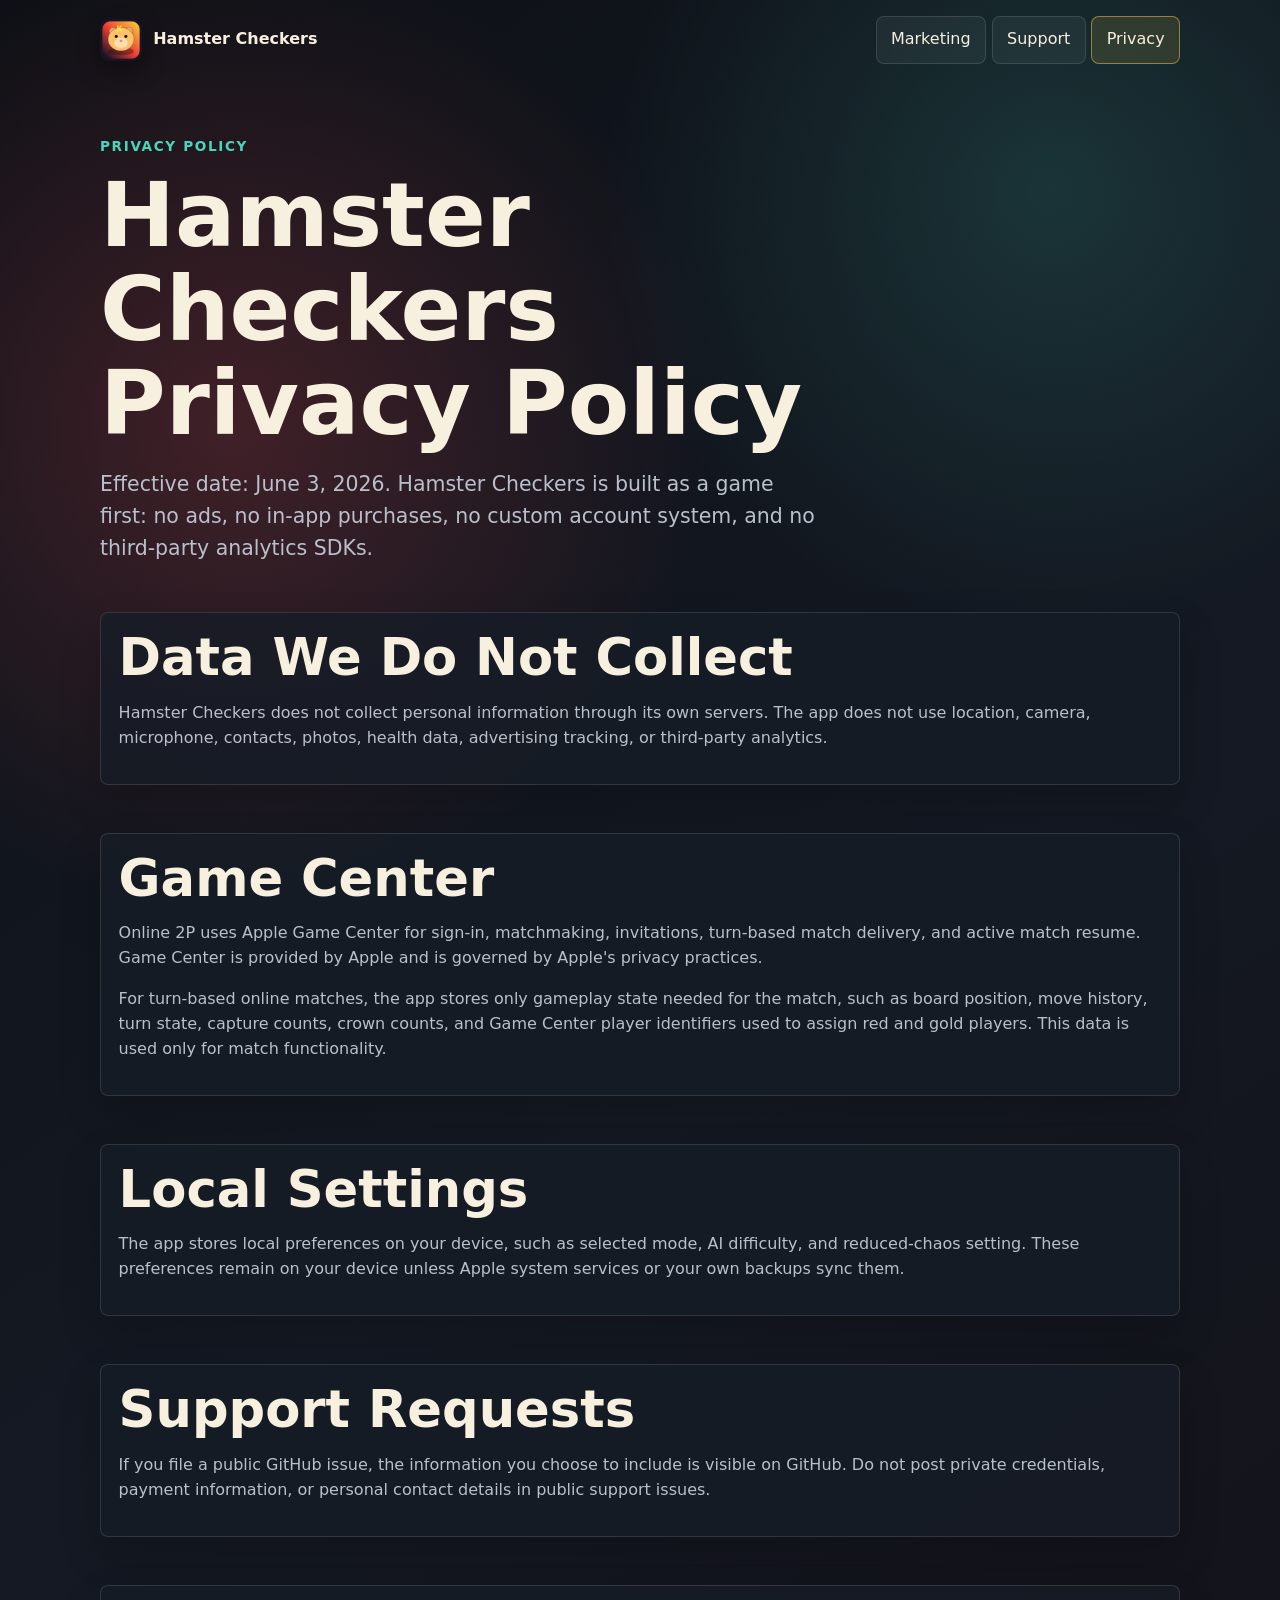
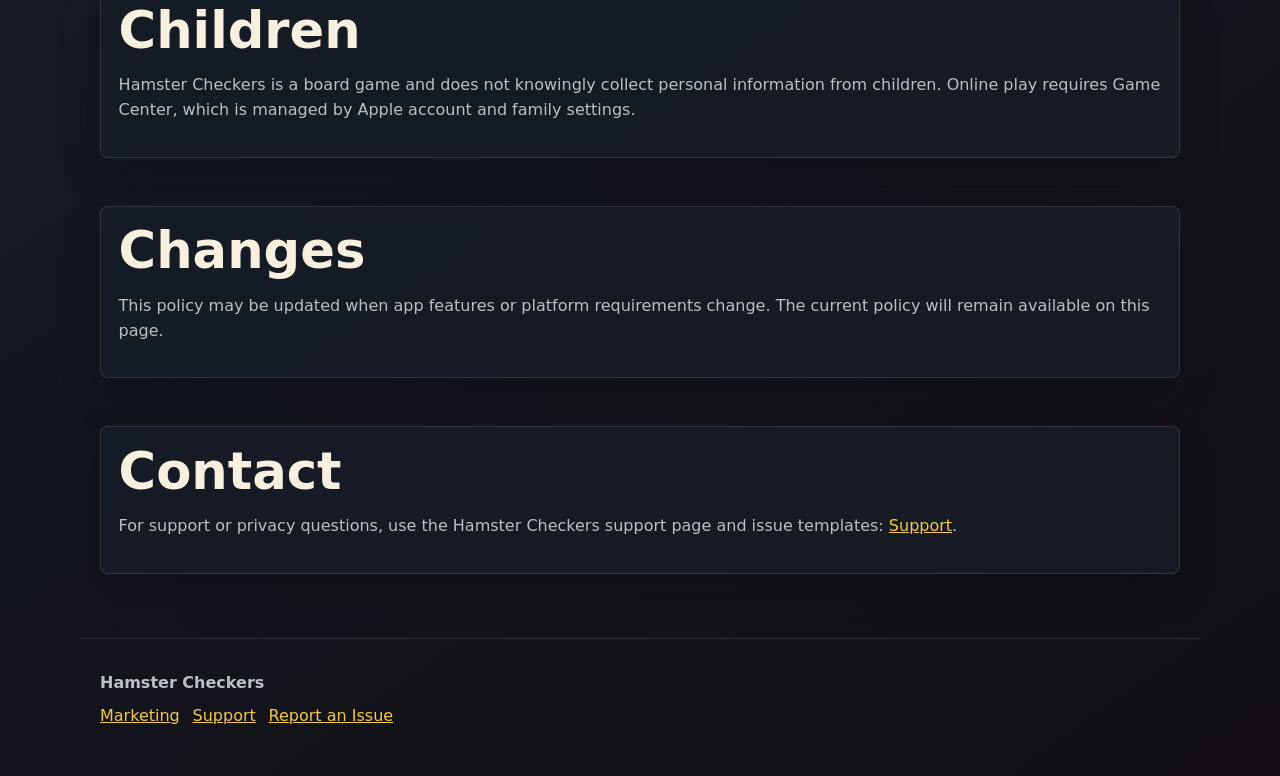
==== docs/privacy.html @ 631168ce "Add Hamster Checkers public pages" ====
<!doctype html>
<html lang="en">
<head>
  <meta charset="utf-8">
  <meta name="viewport" content="width=device-width, initial-scale=1">
  <meta name="description" content="Privacy policy for Hamster Checkers.">
  <title>Privacy Policy - Hamster Checkers</title>
  <link rel="stylesheet" href="styles.css">
</head>
<body>
  <header class="site-header">
    <a class="brand" href="index.html">
      <img src="assets/hamster-checkers-icon.png" alt="">
      <span>Hamster Checkers</span>
    </a>
    <nav class="site-nav" aria-label="Main">
      <a href="index.html">Marketing</a>
      <a href="support.html">Support</a>
      <a href="privacy.html" aria-current="page">Privacy</a>
    </nav>
  </header>

  <main class="page-main">
    <p class="eyebrow">Privacy Policy</p>
    <h1>Hamster Checkers Privacy Policy</h1>
    <p class="lede">Effective date: June 3, 2026. Hamster Checkers is built as a game first: no ads, no in-app purchases, no custom account system, and no third-party analytics SDKs.</p>

    <section class="section policy-section">
      <h2>Data We Do Not Collect</h2>
      <p>Hamster Checkers does not collect personal information through its own servers. The app does not use location, camera, microphone, contacts, photos, health data, advertising tracking, or third-party analytics.</p>
    </section>

    <section class="section policy-section">
      <h2>Game Center</h2>
      <p>Online 2P uses Apple Game Center for sign-in, matchmaking, invitations, turn-based match delivery, and active match resume. Game Center is provided by Apple and is governed by Apple's privacy practices.</p>
      <p>For turn-based online matches, the app stores only gameplay state needed for the match, such as board position, move history, turn state, capture counts, crown counts, and Game Center player identifiers used to assign red and gold players. This data is used only for match functionality.</p>
    </section>

    <section class="section policy-section">
      <h2>Local Settings</h2>
      <p>The app stores local preferences on your device, such as selected mode, AI difficulty, and reduced-chaos setting. These preferences remain on your device unless Apple system services or your own backups sync them.</p>
    </section>

    <section class="section policy-section">
      <h2>Support Requests</h2>
      <p>If you file a public GitHub issue, the information you choose to include is visible on GitHub. Do not post private credentials, payment information, or personal contact details in public support issues.</p>
    </section>

    <section class="section policy-section">
      <h2>Children</h2>
      <p>Hamster Checkers is a board game and does not knowingly collect personal information from children. Online play requires Game Center, which is managed by Apple account and family settings.</p>
    </section>

    <section class="section policy-section">
      <h2>Changes</h2>
      <p>This policy may be updated when app features or platform requirements change. The current policy will remain available on this page.</p>
    </section>

    <section class="section policy-section">
      <h2>Contact</h2>
      <p>For support or privacy questions, use the Hamster Checkers support page and issue templates: <a href="support.html">Support</a>.</p>
    </section>
  </main>

  <footer class="site-footer">
    <strong>Hamster Checkers</strong>
    <nav aria-label="Footer">
      <a href="index.html">Marketing</a>
      <a href="support.html">Support</a>
      <a href="https://github.com/noktirnal42/hamster-checkers/issues/new/choose">Report an Issue</a>
    </nav>
  </footer>
</body>
</html>
---- docs/styles.css ----
:root {
  color-scheme: dark;
  --bg: #0d1016;
  --panel: #171d26;
  --panel-strong: #202937;
  --text: #f8f0df;
  --muted: #b9c0cb;
  --line: rgba(255, 255, 255, 0.12);
  --red: #ef4d55;
  --gold: #f3c94e;
  --teal: #48d6bd;
  --blue: #7ab7ff;
  --shadow: rgba(0, 0, 0, 0.34);
}

* {
  box-sizing: border-box;
}

html {
  background: var(--bg);
}

body {
  margin: 0;
  min-height: 100vh;
  color: var(--text);
  font-family: ui-sans-serif, system-ui, -apple-system, BlinkMacSystemFont, "Segoe UI", sans-serif;
  line-height: 1.55;
  background:
    radial-gradient(circle at 18% 18%, rgba(239, 77, 85, 0.22), transparent 30rem),
    radial-gradient(circle at 82% 8%, rgba(72, 214, 189, 0.16), transparent 28rem),
    linear-gradient(145deg, #0d1016 0%, #141923 48%, #130f14 100%);
}

a {
  color: var(--gold);
}

a:hover {
  color: var(--teal);
}

.site-header {
  display: flex;
  align-items: center;
  justify-content: space-between;
  gap: 1rem;
  max-width: 1120px;
  margin: 0 auto;
  padding: 1rem 1.25rem;
}

.brand {
  display: inline-flex;
  align-items: center;
  gap: 0.7rem;
  color: var(--text);
  text-decoration: none;
  font-weight: 850;
  letter-spacing: 0;
}

.brand img {
  width: 42px;
  height: 42px;
  border-radius: 10px;
  box-shadow: 0 10px 22px var(--shadow);
}

.site-nav {
  display: flex;
  align-items: center;
  gap: 0.35rem;
  flex-wrap: wrap;
  justify-content: flex-end;
}

.site-nav a,
.button {
  min-height: 42px;
  display: inline-flex;
  align-items: center;
  justify-content: center;
  border: 1px solid var(--line);
  border-radius: 8px;
  padding: 0.65rem 0.9rem;
  color: var(--text);
  text-decoration: none;
  background: rgba(255, 255, 255, 0.05);
}

.site-nav a[aria-current="page"] {
  border-color: rgba(243, 201, 78, 0.5);
  background: rgba(243, 201, 78, 0.12);
}

.button.primary {
  border-color: rgba(243, 201, 78, 0.65);
  color: #16110a;
  background: linear-gradient(180deg, #ffe27a, var(--gold));
  font-weight: 800;
}

.button.secondary {
  border-color: rgba(72, 214, 189, 0.45);
}

.hero,
.page-main {
  max-width: 1120px;
  margin: 0 auto;
  padding: 3.5rem 1.25rem 4rem;
}

.hero {
  display: grid;
  grid-template-columns: minmax(0, 1fr) minmax(320px, 0.82fr);
  gap: 2.5rem;
  align-items: center;
}

.eyebrow {
  margin: 0 0 0.7rem;
  color: var(--teal);
  font-size: 0.85rem;
  font-weight: 800;
  letter-spacing: 0.12em;
  text-transform: uppercase;
}

h1,
h2,
h3 {
  margin: 0;
  line-height: 1.05;
  letter-spacing: 0;
}

h1 {
  max-width: 780px;
  font-size: clamp(3rem, 7vw, 6.4rem);
}

h2 {
  font-size: clamp(2rem, 4vw, 3.4rem);
}

h3 {
  font-size: 1.25rem;
}

.lede {
  max-width: 720px;
  margin: 1.2rem 0 0;
  color: var(--muted);
  font-size: clamp(1.05rem, 2vw, 1.28rem);
}

.actions {
  display: flex;
  gap: 0.75rem;
  flex-wrap: wrap;
  margin-top: 1.5rem;
}

.hero-media {
  display: grid;
  gap: 1rem;
}

.hero-media img {
  width: 100%;
  display: block;
  border: 1px solid var(--line);
  border-radius: 8px;
  box-shadow: 0 24px 60px var(--shadow);
}

.feature-grid,
.support-grid {
  display: grid;
  grid-template-columns: repeat(3, minmax(0, 1fr));
  gap: 1rem;
  margin-top: 1.4rem;
}

.feature,
.support-card,
.policy-section {
  border: 1px solid var(--line);
  border-radius: 8px;
  padding: 1.1rem;
  background: rgba(23, 29, 38, 0.82);
  box-shadow: 0 18px 40px rgba(0, 0, 0, 0.18);
}

.feature p,
.support-card p,
.policy-section p,
.policy-section li {
  color: var(--muted);
}

.section {
  margin-top: 3rem;
}

.split {
  display: grid;
  grid-template-columns: minmax(0, 0.92fr) minmax(320px, 1fr);
  gap: 2rem;
  align-items: center;
}

.screen {
  width: 100%;
  border: 1px solid var(--line);
  border-radius: 8px;
  box-shadow: 0 24px 60px var(--shadow);
}

.check-list {
  padding-left: 1.1rem;
}

.check-list li + li {
  margin-top: 0.45rem;
}

.site-footer {
  max-width: 1120px;
  margin: 0 auto;
  padding: 2rem 1.25rem 3rem;
  color: var(--muted);
  border-top: 1px solid var(--line);
}

.site-footer nav {
  display: flex;
  gap: 0.8rem;
  flex-wrap: wrap;
  margin-top: 0.5rem;
}

@media (max-width: 860px) {
  .site-header {
    align-items: flex-start;
    flex-direction: column;
  }

  .site-nav {
    justify-content: flex-start;
  }

  .hero,
  .split,
  .feature-grid,
  .support-grid {
    grid-template-columns: 1fr;
  }

  .hero,
  .page-main {
    padding-top: 2.2rem;
  }
}

@media (max-width: 520px) {
  h1 {
    font-size: 2.75rem;
  }

  .site-nav a,
  .button {
    width: 100%;
  }

  .site-nav,
  .actions {
    width: 100%;
  }
}
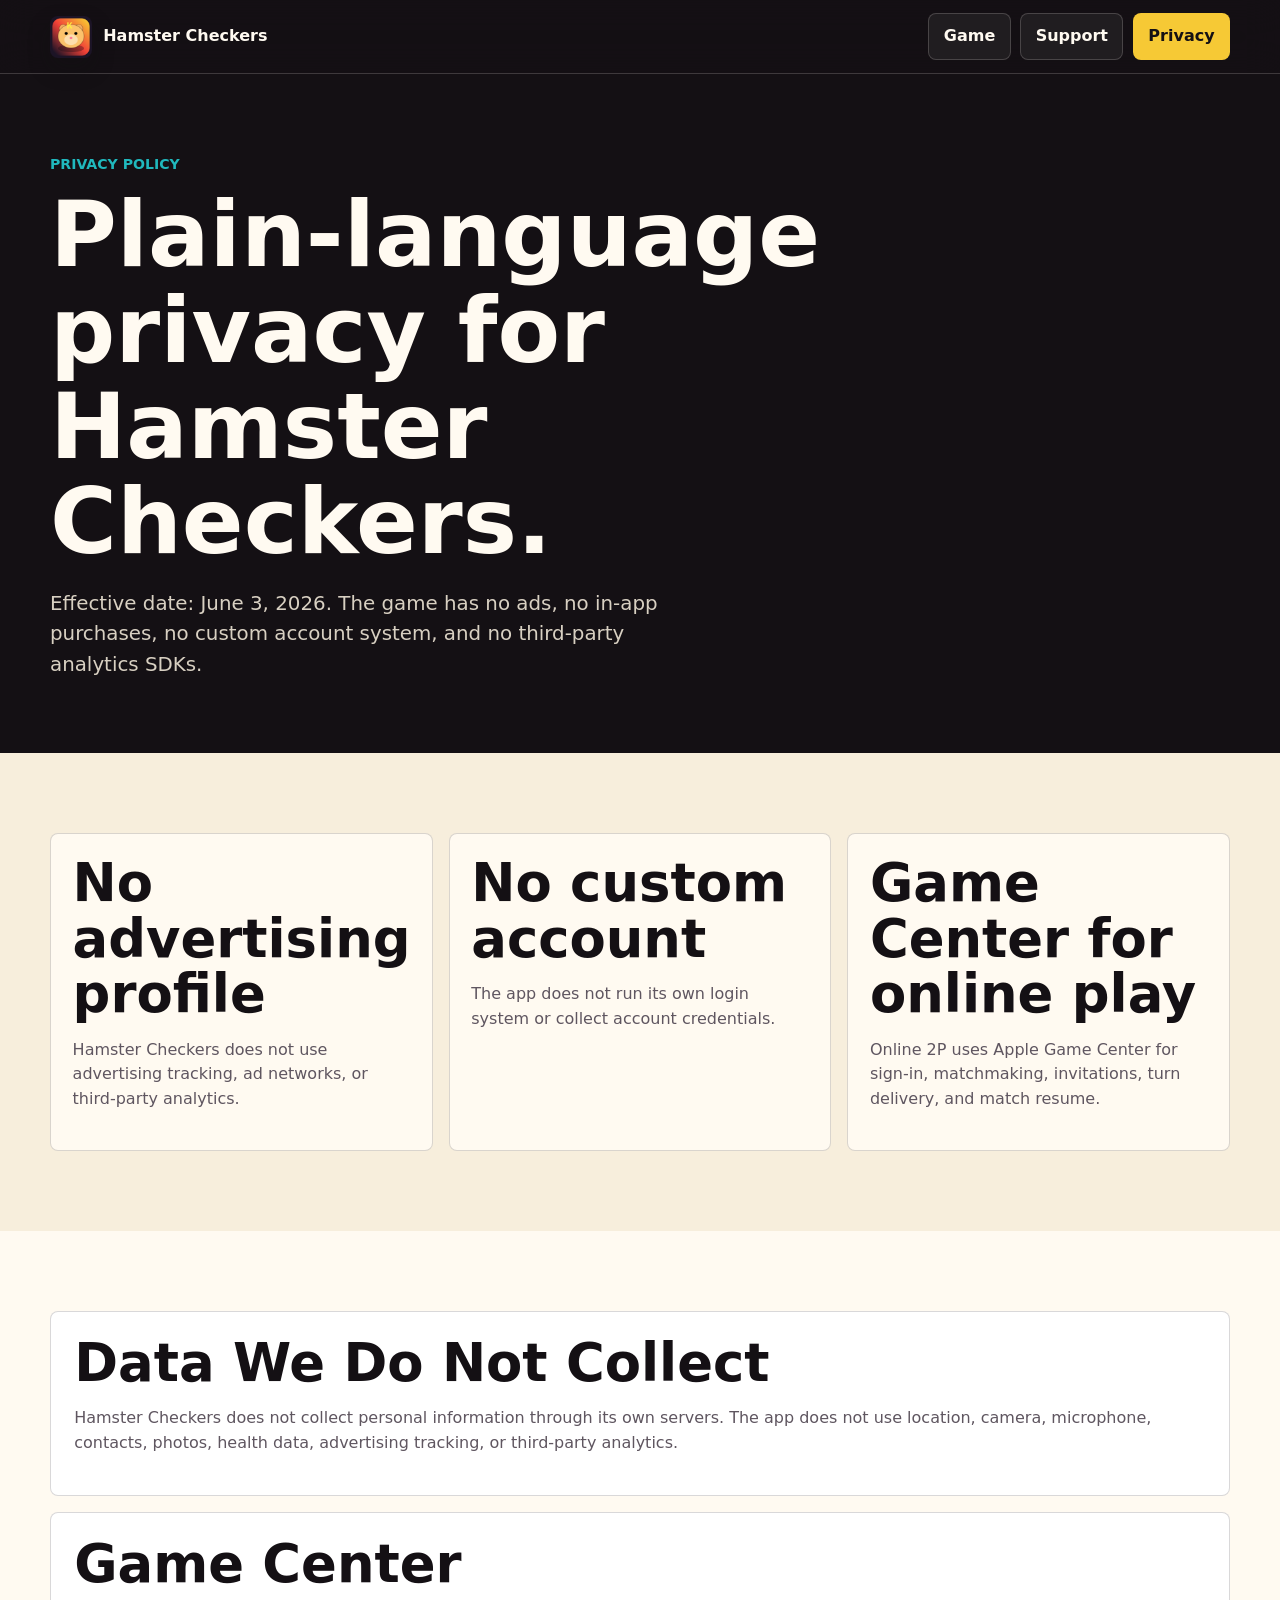
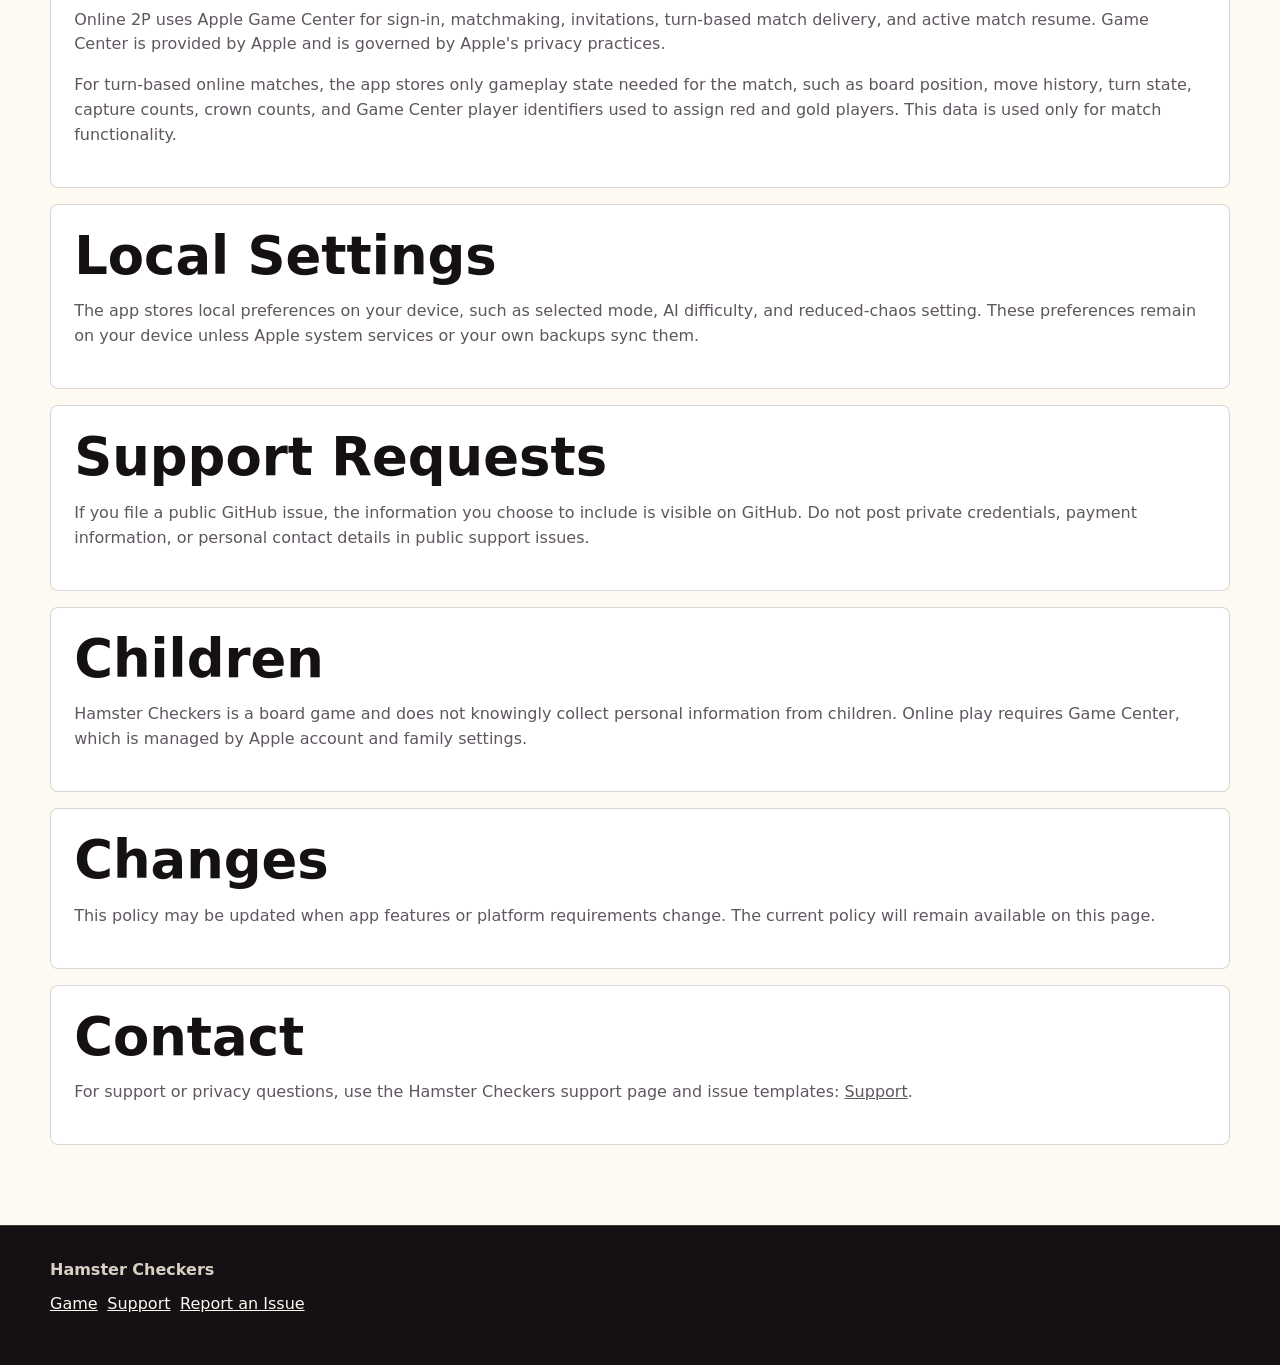
==== commit 03fcea6a: "Polish Hamster Checkers public pages" ====
--- a/docs/privacy.html
+++ b/docs/privacy.html
@@ -4,71 +4,102 @@
   <meta charset="utf-8">
   <meta name="viewport" content="width=device-width, initial-scale=1">
   <meta name="description" content="Privacy policy for Hamster Checkers.">
+  <meta property="og:title" content="Hamster Checkers Privacy Policy">
+  <meta property="og:description" content="Privacy details for Hamster Checkers, including Game Center online play and local settings.">
+  <meta property="og:image" content="https://noktirnal42.github.io/hamster-checkers/assets/hero-gameplay.jpg">
+  <meta property="og:type" content="website">
   <title>Privacy Policy - Hamster Checkers</title>
   <link rel="stylesheet" href="styles.css">
 </head>
 <body>
   <header class="site-header">
-    <a class="brand" href="index.html">
+    <a class="brand" href="index.html" aria-label="Hamster Checkers home">
       <img src="assets/hamster-checkers-icon.png" alt="">
       <span>Hamster Checkers</span>
     </a>
     <nav class="site-nav" aria-label="Main">
-      <a href="index.html">Marketing</a>
+      <a href="index.html">Game</a>
       <a href="support.html">Support</a>
       <a href="privacy.html" aria-current="page">Privacy</a>
     </nav>
   </header>
 
-  <main class="page-main">
-    <p class="eyebrow">Privacy Policy</p>
-    <h1>Hamster Checkers Privacy Policy</h1>
-    <p class="lede">Effective date: June 3, 2026. Hamster Checkers is built as a game first: no ads, no in-app purchases, no custom account system, and no third-party analytics SDKs.</p>
-
-    <section class="section policy-section">
-      <h2>Data We Do Not Collect</h2>
-      <p>Hamster Checkers does not collect personal information through its own servers. The app does not use location, camera, microphone, contacts, photos, health data, advertising tracking, or third-party analytics.</p>
+  <main>
+    <section class="page-hero privacy-hero">
+      <div class="content-wrap policy-intro">
+        <p class="eyebrow">Privacy Policy</p>
+        <h1>Plain-language privacy for Hamster Checkers.</h1>
+        <p class="hero-copy narrow">Effective date: June 3, 2026. The game has no ads, no in-app purchases, no custom account system, and no third-party analytics SDKs.</p>
+      </div>
     </section>
 
-    <section class="section policy-section">
-      <h2>Game Center</h2>
-      <p>Online 2P uses Apple Game Center for sign-in, matchmaking, invitations, turn-based match delivery, and active match resume. Game Center is provided by Apple and is governed by Apple's privacy practices.</p>
-      <p>For turn-based online matches, the app stores only gameplay state needed for the match, such as board position, move history, turn state, capture counts, crown counts, and Game Center player identifiers used to assign red and gold players. This data is used only for match functionality.</p>
+    <section class="section-band cream">
+      <div class="content-wrap trust-grid">
+        <article>
+          <h2>No advertising profile</h2>
+          <p>Hamster Checkers does not use advertising tracking, ad networks, or third-party analytics.</p>
+        </article>
+        <article>
+          <h2>No custom account</h2>
+          <p>The app does not run its own login system or collect account credentials.</p>
+        </article>
+        <article>
+          <h2>Game Center for online play</h2>
+          <p>Online 2P uses Apple Game Center for sign-in, matchmaking, invitations, turn delivery, and match resume.</p>
+        </article>
+      </div>
     </section>
 
-    <section class="section policy-section">
-      <h2>Local Settings</h2>
-      <p>The app stores local preferences on your device, such as selected mode, AI difficulty, and reduced-chaos setting. These preferences remain on your device unless Apple system services or your own backups sync them.</p>
-    </section>
+    <section class="section-band paper">
+      <div class="content-wrap policy-stack">
+        <section class="policy-section">
+          <h2>Data We Do Not Collect</h2>
+          <p>Hamster Checkers does not collect personal information through its own servers. The app does not use location, camera, microphone, contacts, photos, health data, advertising tracking, or third-party analytics.</p>
+        </section>
 
-    <section class="section policy-section">
-      <h2>Support Requests</h2>
-      <p>If you file a public GitHub issue, the information you choose to include is visible on GitHub. Do not post private credentials, payment information, or personal contact details in public support issues.</p>
-    </section>
+        <section class="policy-section">
+          <h2>Game Center</h2>
+          <p>Online 2P uses Apple Game Center for sign-in, matchmaking, invitations, turn-based match delivery, and active match resume. Game Center is provided by Apple and is governed by Apple's privacy practices.</p>
+          <p>For turn-based online matches, the app stores only gameplay state needed for the match, such as board position, move history, turn state, capture counts, crown counts, and Game Center player identifiers used to assign red and gold players. This data is used only for match functionality.</p>
+        </section>
 
-    <section class="section policy-section">
-      <h2>Children</h2>
-      <p>Hamster Checkers is a board game and does not knowingly collect personal information from children. Online play requires Game Center, which is managed by Apple account and family settings.</p>
-    </section>
+        <section class="policy-section">
+          <h2>Local Settings</h2>
+          <p>The app stores local preferences on your device, such as selected mode, AI difficulty, and reduced-chaos setting. These preferences remain on your device unless Apple system services or your own backups sync them.</p>
+        </section>
 
-    <section class="section policy-section">
-      <h2>Changes</h2>
-      <p>This policy may be updated when app features or platform requirements change. The current policy will remain available on this page.</p>
-    </section>
+        <section class="policy-section">
+          <h2>Support Requests</h2>
+          <p>If you file a public GitHub issue, the information you choose to include is visible on GitHub. Do not post private credentials, payment information, or personal contact details in public support issues.</p>
+        </section>
 
-    <section class="section policy-section">
-      <h2>Contact</h2>
-      <p>For support or privacy questions, use the Hamster Checkers support page and issue templates: <a href="support.html">Support</a>.</p>
+        <section class="policy-section">
+          <h2>Children</h2>
+          <p>Hamster Checkers is a board game and does not knowingly collect personal information from children. Online play requires Game Center, which is managed by Apple account and family settings.</p>
+        </section>
+
+        <section class="policy-section">
+          <h2>Changes</h2>
+          <p>This policy may be updated when app features or platform requirements change. The current policy will remain available on this page.</p>
+        </section>
+
+        <section class="policy-section">
+          <h2>Contact</h2>
+          <p>For support or privacy questions, use the Hamster Checkers support page and issue templates: <a href="support.html">Support</a>.</p>
+        </section>
+      </div>
     </section>
   </main>
 
   <footer class="site-footer">
-    <strong>Hamster Checkers</strong>
-    <nav aria-label="Footer">
-      <a href="index.html">Marketing</a>
-      <a href="support.html">Support</a>
-      <a href="https://github.com/noktirnal42/hamster-checkers/issues/new/choose">Report an Issue</a>
-    </nav>
+    <div class="footer-inner">
+      <strong>Hamster Checkers</strong>
+      <nav aria-label="Footer">
+        <a href="index.html">Game</a>
+        <a href="support.html">Support</a>
+        <a href="https://github.com/noktirnal42/hamster-checkers/issues/new/choose">Report an Issue</a>
+      </nav>
+    </div>
   </footer>
 </body>
 </html>
--- a/docs/styles.css
+++ b/docs/styles.css
@@ -1,16 +1,19 @@
 :root {
-  color-scheme: dark;
-  --bg: #0d1016;
-  --panel: #171d26;
-  --panel-strong: #202937;
-  --text: #f8f0df;
-  --muted: #b9c0cb;
-  --line: rgba(255, 255, 255, 0.12);
-  --red: #ef4d55;
-  --gold: #f3c94e;
-  --teal: #48d6bd;
-  --blue: #7ab7ff;
-  --shadow: rgba(0, 0, 0, 0.34);
+  color-scheme: light dark;
+  --ink: #141014;
+  --ink-soft: #211822;
+  --cream: #f7eedc;
+  --paper: #fffaf1;
+  --cider: #f4c74f;
+  --red: #ef4650;
+  --teal: #20b8bd;
+  --gold: #f6c935;
+  --plum: #3a202e;
+  --muted-dark: #5f5660;
+  --muted-light: #d8d0c2;
+  --line-dark: rgba(20, 16, 20, 0.16);
+  --line-light: rgba(255, 250, 241, 0.18);
+  --shadow: rgba(20, 16, 20, 0.26);
 }
 
 * {
@@ -18,44 +21,46 @@
 }
 
 html {
-  background: var(--bg);
+  background: var(--ink);
 }
 
 body {
   margin: 0;
   min-height: 100vh;
-  color: var(--text);
+  color: var(--cream);
   font-family: ui-sans-serif, system-ui, -apple-system, BlinkMacSystemFont, "Segoe UI", sans-serif;
   line-height: 1.55;
-  background:
-    radial-gradient(circle at 18% 18%, rgba(239, 77, 85, 0.22), transparent 30rem),
-    radial-gradient(circle at 82% 8%, rgba(72, 214, 189, 0.16), transparent 28rem),
-    linear-gradient(145deg, #0d1016 0%, #141923 48%, #130f14 100%);
+  background: var(--ink);
 }
 
 a {
-  color: var(--gold);
-}
-
-a:hover {
-  color: var(--teal);
+  color: inherit;
+}
+
+img {
+  max-width: 100%;
 }
 
 .site-header {
+  position: sticky;
+  top: 0;
+  z-index: 20;
   display: flex;
   align-items: center;
   justify-content: space-between;
   gap: 1rem;
-  max-width: 1120px;
-  margin: 0 auto;
-  padding: 1rem 1.25rem;
+  padding: 0.8rem max(1rem, calc((100vw - 1180px) / 2));
+  color: var(--paper);
+  background: rgba(20, 16, 20, 0.9);
+  border-bottom: 1px solid var(--line-light);
+  backdrop-filter: blur(18px);
 }
 
 .brand {
   display: inline-flex;
   align-items: center;
   gap: 0.7rem;
-  color: var(--text);
+  color: var(--paper);
   text-decoration: none;
   font-weight: 850;
   letter-spacing: 0;
@@ -64,69 +69,137 @@
 .brand img {
   width: 42px;
   height: 42px;
-  border-radius: 10px;
+  border-radius: 8px;
   box-shadow: 0 10px 22px var(--shadow);
 }
 
-.site-nav {
+.site-nav,
+.actions,
+.storefront-badges,
+.site-footer nav {
   display: flex;
   align-items: center;
-  gap: 0.35rem;
+  gap: 0.6rem;
   flex-wrap: wrap;
+}
+
+.site-nav {
   justify-content: flex-end;
 }
 
 .site-nav a,
-.button {
+.button,
+.storefront-badges span {
   min-height: 42px;
   display: inline-flex;
   align-items: center;
   justify-content: center;
-  border: 1px solid var(--line);
+  border: 1px solid var(--line-light);
   border-radius: 8px;
   padding: 0.65rem 0.9rem;
-  color: var(--text);
   text-decoration: none;
-  background: rgba(255, 255, 255, 0.05);
+  font-weight: 750;
+  letter-spacing: 0;
+}
+
+.site-nav a {
+  color: var(--paper);
+  background: rgba(255, 250, 241, 0.06);
 }
 
 .site-nav a[aria-current="page"] {
-  border-color: rgba(243, 201, 78, 0.5);
-  background: rgba(243, 201, 78, 0.12);
+  color: var(--ink);
+  border-color: transparent;
+  background: var(--gold);
 }
 
 .button.primary {
-  border-color: rgba(243, 201, 78, 0.65);
-  color: #16110a;
-  background: linear-gradient(180deg, #ffe27a, var(--gold));
-  font-weight: 800;
+  color: var(--ink);
+  border-color: transparent;
+  background: var(--gold);
 }
 
 .button.secondary {
-  border-color: rgba(72, 214, 189, 0.45);
-}
-
-.hero,
-.page-main {
-  max-width: 1120px;
+  color: var(--paper);
+  background: rgba(255, 250, 241, 0.1);
+}
+
+.button.dark-button {
+  width: fit-content;
+  color: var(--paper);
+  background: var(--ink);
+  border-color: var(--ink);
+}
+
+.hero {
+  position: relative;
+  min-height: 760px;
+  display: grid;
+  align-items: end;
+  overflow: hidden;
+  background-position: center;
+  background-size: cover;
+}
+
+.hero-home {
+  background-image: url("assets/hero-gameplay.jpg");
+}
+
+.hero-shade {
+  position: absolute;
+  inset: 0;
+  background:
+    linear-gradient(90deg, rgba(20, 16, 20, 0.96) 0%, rgba(20, 16, 20, 0.78) 38%, rgba(20, 16, 20, 0.18) 100%),
+    linear-gradient(0deg, rgba(20, 16, 20, 0.88) 0%, rgba(20, 16, 20, 0) 42%);
+}
+
+.hero-content,
+.content-wrap {
+  width: min(1180px, calc(100% - 2rem));
   margin: 0 auto;
-  padding: 3.5rem 1.25rem 4rem;
-}
-
-.hero {
-  display: grid;
-  grid-template-columns: minmax(0, 1fr) minmax(320px, 0.82fr);
-  gap: 2.5rem;
+}
+
+.hero-content {
+  position: relative;
+  z-index: 1;
+  padding: 6rem 0 6.5rem;
+}
+
+.page-hero {
+  color: var(--paper);
+  background: var(--ink);
+}
+
+.page-hero-grid {
+  display: grid;
+  grid-template-columns: minmax(0, 0.9fr) minmax(360px, 1fr);
+  gap: 3rem;
   align-items: center;
+  padding: 5rem 0;
+}
+
+.page-hero img {
+  display: block;
+  border: 1px solid var(--line-light);
+  border-radius: 8px;
+  box-shadow: 0 22px 50px rgba(0, 0, 0, 0.28);
+}
+
+.policy-intro {
+  padding: 5rem 0 4.5rem;
 }
 
 .eyebrow {
   margin: 0 0 0.7rem;
   color: var(--teal);
-  font-size: 0.85rem;
-  font-weight: 800;
-  letter-spacing: 0.12em;
+  font-size: 0.88rem;
+  font-weight: 850;
+  letter-spacing: 0;
   text-transform: uppercase;
+}
+
+.eyebrow.dark {
+  color: #006b70;
 }
 
 h1,
@@ -138,146 +211,350 @@
 }
 
 h1 {
+  max-width: 820px;
+  font-size: 5.7rem;
+}
+
+h2 {
+  font-size: 3.3rem;
+}
+
+h3 {
+  font-size: 1.32rem;
+}
+
+.hero-copy,
+.section-copy {
+  max-width: 720px;
+  margin: 1.15rem 0 0;
+  color: var(--muted-light);
+  font-size: 1.24rem;
+}
+
+.hero-copy.narrow {
+  max-width: 620px;
+}
+
+.section-copy {
+  color: var(--muted-dark);
+}
+
+.actions,
+.storefront-badges {
+  margin-top: 1.35rem;
+}
+
+.storefront-badges span {
+  min-height: 36px;
+  color: var(--paper);
+  border-color: rgba(255, 250, 241, 0.25);
+  background: rgba(255, 250, 241, 0.1);
+}
+
+.section-band {
+  padding: 5rem 0;
+}
+
+.section-band.cream {
+  color: var(--ink);
+  background: var(--cream);
+}
+
+.section-band.paper {
+  color: var(--ink);
+  background: var(--paper);
+}
+
+.section-band.ink {
+  color: var(--paper);
+  background: linear-gradient(180deg, #141014 0%, #201521 100%);
+}
+
+.section-band.cider {
+  color: var(--ink);
+  background: var(--cider);
+}
+
+.intro-grid,
+.quote-band,
+.help-grid {
+  display: grid;
+  grid-template-columns: minmax(0, 0.92fr) minmax(320px, 1fr);
+  gap: 3rem;
+  align-items: start;
+}
+
+.section-heading {
   max-width: 780px;
-  font-size: clamp(3rem, 7vw, 6.4rem);
-}
-
-h2 {
-  font-size: clamp(2rem, 4vw, 3.4rem);
-}
-
-h3 {
-  font-size: 1.25rem;
-}
-
-.lede {
-  max-width: 720px;
-  margin: 1.2rem 0 0;
-  color: var(--muted);
-  font-size: clamp(1.05rem, 2vw, 1.28rem);
-}
-
-.actions {
-  display: flex;
-  gap: 0.75rem;
-  flex-wrap: wrap;
-  margin-top: 1.5rem;
-}
-
-.hero-media {
-  display: grid;
-  gap: 1rem;
-}
-
-.hero-media img {
-  width: 100%;
-  display: block;
-  border: 1px solid var(--line);
-  border-radius: 8px;
-  box-shadow: 0 24px 60px var(--shadow);
+  margin-bottom: 1.6rem;
 }
 
 .feature-grid,
-.support-grid {
+.support-grid,
+.trust-grid {
   display: grid;
   grid-template-columns: repeat(3, minmax(0, 1fr));
   gap: 1rem;
-  margin-top: 1.4rem;
-}
-
-.feature,
+}
+
+.feature-card,
 .support-card,
+.trust-grid article {
+  min-height: 214px;
+  border-radius: 8px;
+  padding: 1.35rem;
+  border: 1px solid var(--line-light);
+  background: rgba(255, 250, 241, 0.06);
+}
+
+.feature-card {
+  display: flex;
+  flex-direction: column;
+  justify-content: space-between;
+}
+
+.feature-card p,
+.help-grid li {
+  color: var(--muted-light);
+}
+
+.feature-card.red {
+  border-top: 6px solid var(--red);
+}
+
+.feature-card.gold {
+  border-top: 6px solid var(--gold);
+}
+
+.feature-card.teal {
+  border-top: 6px solid var(--teal);
+}
+
+.device-grid {
+  display: grid;
+  grid-template-columns: minmax(0, 0.85fr) minmax(460px, 1fr);
+  gap: 3rem;
+  align-items: center;
+}
+
+.device-showcase {
+  position: relative;
+  min-height: 680px;
+}
+
+.phone-shot,
+.tablet-shot {
+  position: absolute;
+  display: block;
+  border: 1px solid var(--line-dark);
+  border-radius: 8px;
+  box-shadow: 0 28px 70px var(--shadow);
+}
+
+.phone-shot {
+  z-index: 2;
+  width: 34%;
+  left: 0;
+  bottom: 0;
+}
+
+.tablet-shot {
+  width: 76%;
+  right: 0;
+  top: 0;
+}
+
+.support-card,
+.trust-grid article {
+  color: var(--ink);
+  border-color: var(--line-dark);
+  background: var(--paper);
+}
+
+.support-card {
+  display: flex;
+  flex-direction: column;
+  gap: 1rem;
+}
+
+.support-card p,
+.trust-grid p,
+.policy-section p,
+.two-column-copy p,
+.check-list {
+  color: var(--muted-dark);
+}
+
+.support-card .button {
+  margin-top: auto;
+}
+
+.check-list {
+  margin: 1.3rem 0 0;
+  padding-left: 1.1rem;
+}
+
+.check-list.light {
+  color: var(--muted-light);
+  margin-top: 0;
+}
+
+.check-list li + li {
+  margin-top: 0.55rem;
+}
+
+.two-column-copy {
+  display: grid;
+  grid-template-columns: repeat(2, minmax(0, 1fr));
+  gap: 3rem;
+}
+
+.policy-stack {
+  display: grid;
+  gap: 1rem;
+}
+
 .policy-section {
-  border: 1px solid var(--line);
+  border: 1px solid var(--line-dark);
   border-radius: 8px;
-  padding: 1.1rem;
-  background: rgba(23, 29, 38, 0.82);
-  box-shadow: 0 18px 40px rgba(0, 0, 0, 0.18);
-}
-
-.feature p,
-.support-card p,
-.policy-section p,
-.policy-section li {
-  color: var(--muted);
-}
-
-.section {
-  margin-top: 3rem;
-}
-
-.split {
-  display: grid;
-  grid-template-columns: minmax(0, 0.92fr) minmax(320px, 1fr);
-  gap: 2rem;
-  align-items: center;
-}
-
-.screen {
-  width: 100%;
-  border: 1px solid var(--line);
-  border-radius: 8px;
-  box-shadow: 0 24px 60px var(--shadow);
-}
-
-.check-list {
-  padding-left: 1.1rem;
-}
-
-.check-list li + li {
-  margin-top: 0.45rem;
+  padding: 1.45rem;
+  background: #ffffff;
 }
 
 .site-footer {
-  max-width: 1120px;
+  color: var(--muted-light);
+  background: var(--ink);
+  border-top: 1px solid var(--line-light);
+}
+
+.footer-inner {
+  width: min(1180px, calc(100% - 2rem));
   margin: 0 auto;
-  padding: 2rem 1.25rem 3rem;
-  color: var(--muted);
-  border-top: 1px solid var(--line);
+  padding: 2rem 0 3rem;
 }
 
 .site-footer nav {
-  display: flex;
-  gap: 0.8rem;
-  flex-wrap: wrap;
-  margin-top: 0.5rem;
-}
-
-@media (max-width: 860px) {
+  margin-top: 0.55rem;
+}
+
+.site-footer a {
+  color: var(--paper);
+}
+
+@media (max-width: 980px) {
+  h1 {
+    font-size: 4.4rem;
+  }
+
+  h2 {
+    font-size: 2.7rem;
+  }
+
+  .hero {
+    min-height: 700px;
+  }
+
+  .page-hero-grid,
+  .intro-grid,
+  .quote-band,
+  .help-grid,
+  .device-grid,
+  .two-column-copy,
+  .feature-grid,
+  .support-grid,
+  .trust-grid {
+    grid-template-columns: 1fr;
+  }
+
+  .device-showcase {
+    min-height: 620px;
+  }
+}
+
+@media (max-width: 680px) {
   .site-header {
     align-items: flex-start;
     flex-direction: column;
   }
 
-  .site-nav {
-    justify-content: flex-start;
-  }
-
-  .hero,
-  .split,
-  .feature-grid,
-  .support-grid {
-    grid-template-columns: 1fr;
-  }
-
-  .hero,
-  .page-main {
-    padding-top: 2.2rem;
-  }
-}
-
-@media (max-width: 520px) {
-  h1 {
-    font-size: 2.75rem;
-  }
-
-  .site-nav a,
-  .button {
-    width: 100%;
-  }
-
   .site-nav,
   .actions {
     width: 100%;
-  }
-}
+    justify-content: flex-start;
+  }
+
+  .site-nav a,
+  .actions .button {
+    flex: 1 1 150px;
+  }
+
+  .hero {
+    min-height: 690px;
+  }
+
+  .hero-shade {
+    background:
+      linear-gradient(0deg, rgba(20, 16, 20, 0.94) 0%, rgba(20, 16, 20, 0.52) 100%),
+      linear-gradient(90deg, rgba(20, 16, 20, 0.82) 0%, rgba(20, 16, 20, 0.22) 100%);
+  }
+
+  .hero-content {
+    padding: 4rem 0 4.5rem;
+  }
+
+  .page-hero-grid,
+  .policy-intro {
+    padding: 3.5rem 0;
+  }
+
+  .section-band {
+    padding: 3.5rem 0;
+  }
+
+  h1 {
+    font-size: 3.45rem;
+  }
+
+  h2 {
+    font-size: 2.25rem;
+  }
+
+  .hero-copy,
+  .section-copy {
+    font-size: 1.08rem;
+  }
+
+  .device-showcase {
+    min-height: 520px;
+  }
+
+  .phone-shot {
+    width: 38%;
+  }
+
+  .tablet-shot {
+    width: 78%;
+  }
+}
+
+@media (max-width: 460px) {
+  h1 {
+    font-size: 2.9rem;
+  }
+
+  h2 {
+    font-size: 2rem;
+  }
+
+  .brand span {
+    font-size: 0.95rem;
+  }
+
+  .storefront-badges span {
+    flex: 1 1 100%;
+  }
+
+  .device-showcase {
+    min-height: 420px;
+  }
+}
